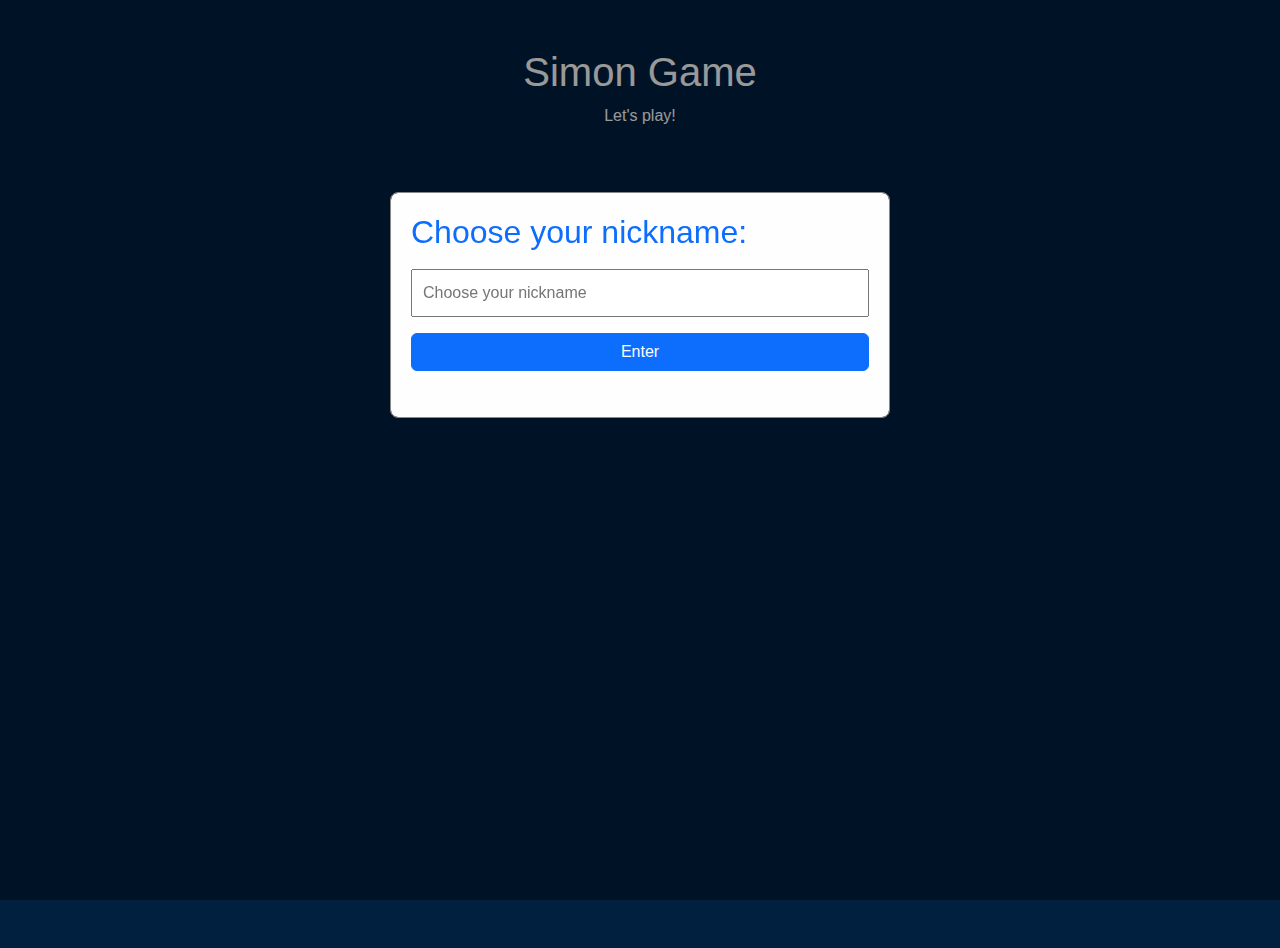
==== index.html @ ad3fdf6b "changed the name of file" ====
<!DOCTYPE html>
<html lang="ru">
	<head>
		<meta charset="UTF-8" />
		<meta
			name="viewport"
			content="width=device-width, initial-scale=1.0" />
		<title>Simon game</title>
		<link
			rel="icon"
			href="favicon/favicon.ico"
			type="image/x-icon" />
		<link
			href="https://cdn.jsdelivr.net/npm/bootstrap@5.3.3/dist/css/bootstrap.min.css"
			rel="stylesheet"
			integrity="sha384-QWTKZyjpPEjISv5WaRU9OFeRpok6YctnYmDr5pNlyT2bRjXh0JMhjY6hW+ALEwIH"
			crossorigin="anonymous" />
		<link
			href="./style.css"
			rel="stylesheet" />
	</head>
	<body>
		<main class="container text-center mt-5">
			<header>
				<h1>Simon Game</h1>
				<p id="level-title">Let's play!</p>
				<p
					id="user-name"
					style="font-size: 1.5rem"></p>
			</header>

			<button
				id="play-button"
				class="d-none">
				Play
			</button>

			<section
				id="game-buttons"
				class="row justify-content-center d-none">
				<div class="col-6 col-md-3">
					<button
						class="btn btn-lg simon-btn"
						id="red"></button>
				</div>
				<div class="col-6 col-md-3">
					<button
						class="btn btn-lg simon-btn"
						id="green"></button>
				</div>
				<div class="col-6 col-md-3">
					<button
						class="btn btn-lg simon-btn"
						id="yellow"></button>
				</div>
				<div class="col-6 col-md-3">
					<button
						class="btn btn-lg simon-btn"
						id="blue"></button>
				</div>
			</section>
			<button
				id="toggle-leaderboard"
				class="btn d-none">
				Show leaderboard
			</button>

			<aside class="leaderboard">
				<h2>Leaderboard</h2>
				<ul
					id="leaderboard-list"
					class="list-group"></ul>
			</aside>
		</main>

		<div
			id="nameModal"
			class="modal">
			<div class="modal-content">
				<header>
					<h2 style="color: #0d6efd">Choose your nickname:</h2>
				</header>
				<input
					type="text"
					id="username-input"
					placeholder="Choose your nickname" />
				<button
					id="submit-name"
					class="btn btn-primary mt-3">
					Enter
				</button>
				<p
					id="error-message"
					class="error-message"></p>
			</div>
		</div>
		<script src="https://code.jquery.com/jquery-3.5.1.min.js"></script>
		<script src="./script.js"></script>
	</body>
</html>
---- style.css ----
html,
body {
	height: 100%;
	margin: 0;
}

body {
	background-color: #011f3f;
	background-size: 600% 400%;
	background-repeat: no-repeat;
	animation: gradient 15s ease infinite;
	color: white;
	font-family: Arial, sans-serif;
}

@keyframes gradient {
	0% {
		background-position: 0% 50%;
	}
	50% {
		background-position: 100% 50%;
	}
	100% {
		background-position: 0% 50%;
	}
}

.simon-btn {
	width: 100px;
	height: 100px;
	margin: 15px;
	border: none;
	outline: none;
}

@media (min-width: 768px) {
	.simon-btn {
		width: 200px;
		height: 200px;
	}
}

#red {
	background-color: red;
}
#green {
	background-color: green;
}
#yellow {
	background-color: yellow;
}
#blue {
	background-color: blue;
}

.pressed {
	box-shadow: 0 0 20px white;
	opacity: 0.7;
}

.game-over {
	background-color: red;
}

.modal {
	display: none;
	position: fixed;
	z-index: 1;
	left: 0;
	top: 0;
	width: 100%;
	height: 100%;
	background-color: rgba(0, 0, 0, 0.4);
}

.modal-content {
	background-color: #fefefe;
	margin: 15% auto;
	padding: 20px;
	border: 1px solid #888;
	width: 80%;
	max-width: 500px;
}

.modal-content input {
	width: 100%;
	padding: 10px;
	margin-top: 10px;
}

.error-message {
	color: red;
	margin-top: 10px;
}

.leaderboard {
	margin-top: 30px;
	background-color: #fff;
	color: #000;
	padding: 20px;
	border-radius: 8px;
	display: none;
}

.leaderboard h2 {
	color: #011f3f;
}

#play-button {
	margin-top: 20px;
	padding: 5px 20px;
	font-size: 1.5rem;
	color: white;
	background-color: #28a745;
	border: none;
	border-radius: 8px;
	cursor: pointer;
}

#play-button:hover {
	background-color: #218838;
}

#toggle-leaderboard {
	margin-top: 20px;
	padding: 10px 20px;
	font-size: 1rem;
	color: white;
	background-color: #007bff;
	border: none;
	border-radius: 10px;
	cursor: pointer;
}

#toggle-leaderboard:hover {
	background-color: #0069d9;
}

.fade-in {
	animation: fadeIn 0.6s ease-in forwards;
}

@keyframes fadeIn {
	from {
		opacity: 0;
		transform: translateY(-20px); /* Optional: Adds a slight upward movement */
	}
	to {
		opacity: 1;
		transform: translateY(0);
	}
}
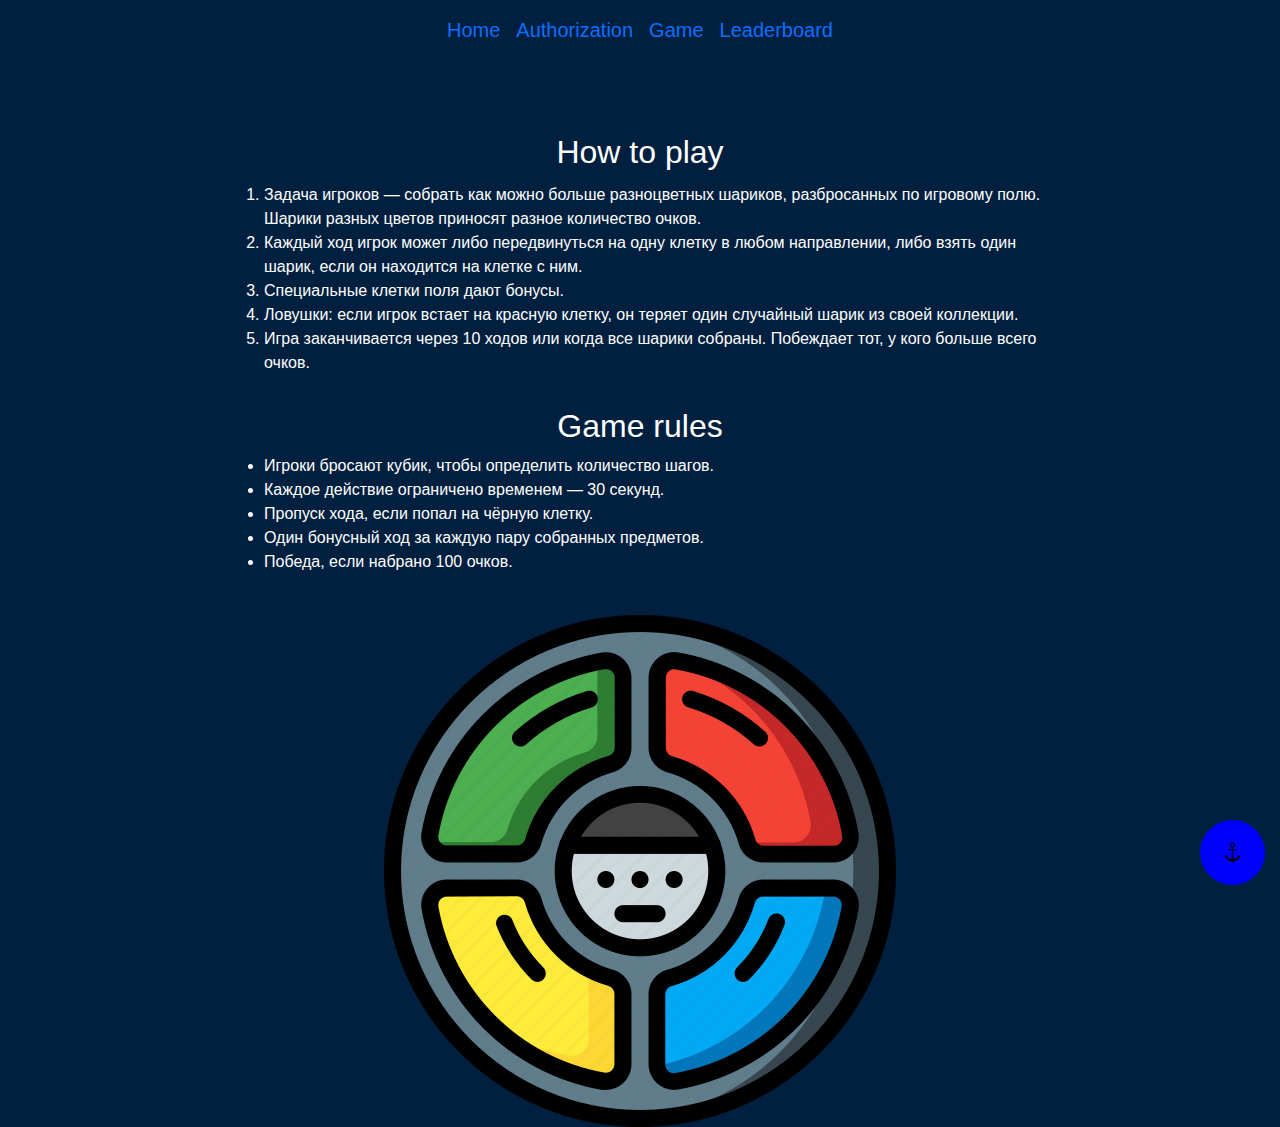
==== commit f8446ea9: "full proj" ====
--- a/index.html
+++ b/index.html
@@ -20,81 +20,64 @@
 			rel="stylesheet" />
 	</head>
 	<body>
+		<a
+			class="link-to-top"
+			href="#top">
+			<img
+				src="./jakori.svg"
+				alt="top" />
+		</a>
+		<header>
+			<nav id="top">
+				<a href="/">Home</a>
+				<a href="/authorization.html">Authorization</a>
+				<a href="/game.html">Game</a>
+				<a href="/leaderboard.html">Leaderboard</a>
+			</nav>
+		</header>
 		<main class="container text-center mt-5">
-			<header>
-				<h1>Simon Game</h1>
-				<p id="level-title">Let's play!</p>
-				<p
-					id="user-name"
-					style="font-size: 1.5rem"></p>
-			</header>
-
-			<button
-				id="play-button"
-				class="d-none">
-				Play
-			</button>
-
-			<section
-				id="game-buttons"
-				class="row justify-content-center d-none">
-				<div class="col-6 col-md-3">
-					<button
-						class="btn btn-lg simon-btn"
-						id="red"></button>
+			<section class="section-game-rules">
+				<div class="how-to-play">
+					<h2>How to play</h2>
+					<ol>
+						<li>
+							Задача игроков — собрать как можно больше разноцветных шариков,
+							разбросанных по игровому полю. Шарики разных цветов приносят
+							разное количество очков.
+						</li>
+						<li>
+							Каждый ход игрок может либо передвинуться на одну клетку в любом
+							направлении, либо взять один шарик, если он находится на клетке с
+							ним.
+						</li>
+						<li>Специальные клетки поля дают бонусы.</li>
+						<li>
+							Ловушки: если игрок встает на красную клетку, он теряет один
+							случайный шарик из своей коллекции.
+						</li>
+						<li>
+							Игра заканчивается через 10 ходов или когда все шарики собраны.
+							Побеждает тот, у кого больше всего очков.
+						</li>
+					</ol>
 				</div>
-				<div class="col-6 col-md-3">
-					<button
-						class="btn btn-lg simon-btn"
-						id="green"></button>
-				</div>
-				<div class="col-6 col-md-3">
-					<button
-						class="btn btn-lg simon-btn"
-						id="yellow"></button>
-				</div>
-				<div class="col-6 col-md-3">
-					<button
-						class="btn btn-lg simon-btn"
-						id="blue"></button>
+				<div class="game-rules">
+					<h2>Game rules</h2>
+					<ul>
+						<li>Игроки бросают кубик, чтобы определить количество шагов.</li>
+						<li>Каждое действие ограничено временем — 30 секунд.</li>
+						<li>Пропуск хода, если попал на чёрную клетку.</li>
+						<li>Один бонусный ход за каждую пару собранных предметов.</li>
+						<li>Победа, если набрано 100 очков.</li>
+					</ul>
 				</div>
 			</section>
-			<button
-				id="toggle-leaderboard"
-				class="btn d-none">
-				Show leaderboard
-			</button>
-
-			<aside class="leaderboard">
-				<h2>Leaderboard</h2>
-				<ul
-					id="leaderboard-list"
-					class="list-group"></ul>
-			</aside>
-		</main>
-
-		<div
-			id="nameModal"
-			class="modal">
-			<div class="modal-content">
-				<header>
-					<h2 style="color: #0d6efd">Choose your nickname:</h2>
-				</header>
-				<input
-					type="text"
-					id="username-input"
-					placeholder="Choose your nickname" />
-				<button
-					id="submit-name"
-					class="btn btn-primary mt-3">
-					Enter
-				</button>
-				<p
-					id="error-message"
-					class="error-message"></p>
-			</div>
+			<section class="image-section">
+				<img
+					src="./simon-game-img.webp"
+					alt="simon-game-img" />
+			</section>
 		</div>
-		<script src="https://code.jquery.com/jquery-3.5.1.min.js"></script>
 		<script src="./script.js"></script>
 	</body>
 </html>
--- a/style.css
+++ b/style.css
@@ -23,6 +23,11 @@
 	100% {
 		background-position: 0% 50%;
 	}
+}
+
+.link-to-top img {
+  width: 35px;
+  height: 35px;
 }
 
 .simon-btn {
@@ -140,6 +145,111 @@
 	animation: fadeIn 0.6s ease-in forwards;
 }
 
+header > nav {
+  display: flex;
+  justify-content: center;
+  gap: 16px;
+  padding: 15px 0;
+}
+
+nav a {
+  font-size: 20px;
+  text-decoration: none;
+}
+
+main {
+  display: flex;
+  justify-content: center;
+  flex-direction: column;
+}
+
+main .description {
+  display: flex;
+  flex-direction: column;
+  align-items: center;
+  padding: 15px 0;
+  gap: 8px;
+  background-color: blue;
+  width: 100%;
+}
+
+main .description h2, h4 {
+  color: #fff;
+}
+
+.section-game-rules {
+  display: flex;
+  flex-direction: column;
+  gap: 16px;
+  margin: 25px 150px;
+}
+
+.section-game-rules .how-to-play {
+  display: flex;
+  flex-direction: column;
+  justify-content: center;
+  width: 100%;
+  gap: 4px;
+}
+
+.section-game-rules .how-to-play ol li {
+  text-align: left;
+}
+
+.section-game-rules .game-rules {
+  display: flex;
+  flex-direction: column;
+  justify-content: center;
+}
+
+.section-game-rules .game-rules ul li{
+  text-align: left;
+}
+
+.section-register-form {
+  display: flex;
+  justify-content: center;
+}
+
+.section-register-form .form {
+  display: flex;
+  flex-direction: column;
+  gap: 16px;
+}
+
+.section-register-form .form .input-container {
+  display: flex;
+  flex-direction: column;
+  gap: 4px;
+}
+
+.score-container {
+  display: flex;
+  justify-content: center;
+  margin: 15px 0;
+  gap: 4px;
+}
+
+.image-section {
+  display: flex;
+  justify-content: center;
+}
+
+.link-to-top {
+  position: fixed;
+  background-color: blue;
+  padding: 15px;
+  border-radius: 9999px;
+  right: 15px;
+  bottom: 15px;
+}
+
+.link-to-top:hover {
+  background-color: ghostwhite;
+  border: 1px solid blue;
+  transition: all 0.2s ease-in-out;
+}
+
 @keyframes fadeIn {
 	from {
 		opacity: 0;
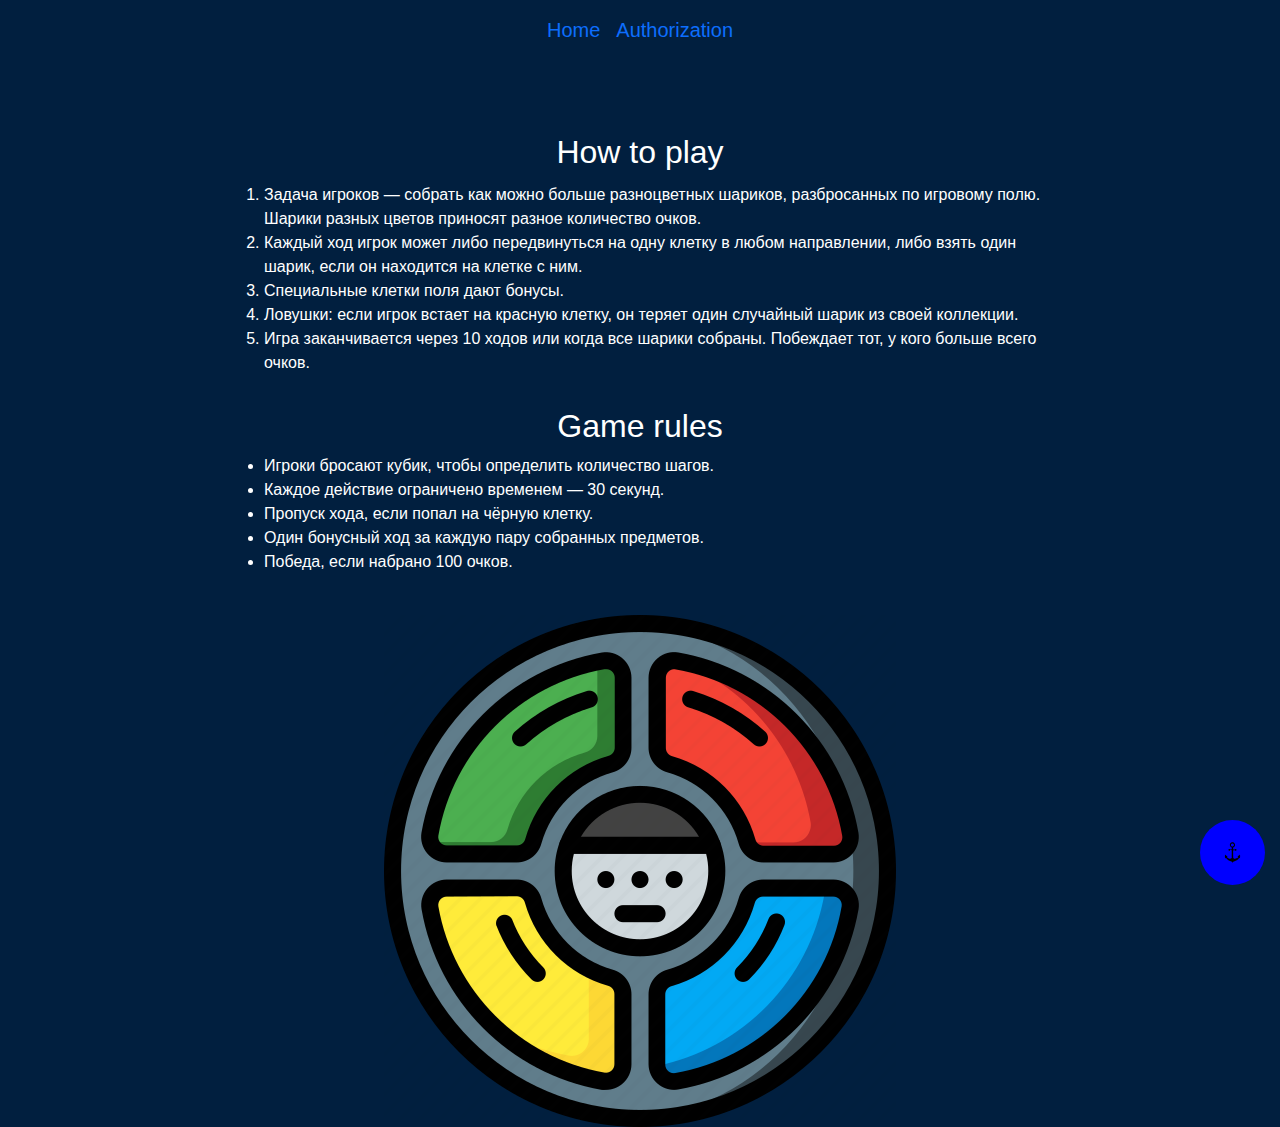
==== commit 501d0a16: "postaralsya nemnogo" ====
--- a/index.html
+++ b/index.html
@@ -16,7 +16,7 @@
 			integrity="sha384-QWTKZyjpPEjISv5WaRU9OFeRpok6YctnYmDr5pNlyT2bRjXh0JMhjY6hW+ALEwIH"
 			crossorigin="anonymous" />
 		<link
-			href="./style.css"
+			href="./css/style.css"
 			rel="stylesheet" />
 	</head>
 	<body>
@@ -24,15 +24,15 @@
 			class="link-to-top"
 			href="#top">
 			<img
-				src="./jakori.svg"
+				src="./assets/jakori.svg"
 				alt="top" />
 		</a>
 		<header>
 			<nav id="top">
-				<a href="/">Home</a>
-				<a href="/authorization.html">Authorization</a>
-				<a href="/game.html">Game</a>
-				<a href="/leaderboard.html">Leaderboard</a>
+				<a href="./index.html">Home</a>
+				<a href="./authorization.html">Authorization</a>
+				<a class="game-link d-none" href="./game.html">Game</a>
+				<a class="leaderboard-link d-none" href="./leaderboard.html">Leaderboard</a>
 			</nav>
 		</header>
 		<main class="container text-center mt-5">
@@ -74,10 +74,10 @@
 			</section>
 			<section class="image-section">
 				<img
-					src="./simon-game-img.webp"
+					src="./assets/simon-game-img.webp"
 					alt="simon-game-img" />
 			</section>
 		</div>
-		<script src="./script.js"></script>
+		<script src="./js/home.js"></script>
 	</body>
 </html>
--- a/css/style.css
+++ b/css/style.css
@@ -0,0 +1,371 @@
+html,
+body {
+	height: 100%;
+	margin: 0;
+}
+
+body {
+	background-color: #011f3f;
+	background-size: 600% 400%;
+	background-repeat: no-repeat;
+	animation: gradient 15s ease infinite;
+	color: white;
+	font-family: Arial, sans-serif;
+}
+
+@keyframes gradient {
+	0% {
+		background-position: 0% 50%;
+	}
+	50% {
+		background-position: 100% 50%;
+	}
+	100% {
+		background-position: 0% 50%;
+	}
+}
+
+.link-to-top img {
+  width: 35px;
+  height: 35px;
+}
+
+.simon-btn {
+	width: 100px;
+	height: 100px;
+	margin: 15px;
+	border: none;
+	outline: none;
+}
+
+@media (min-width: 768px) {
+	.simon-btn {
+		width: 200px;
+		height: 200px;
+	}
+}
+
+#red {
+	background-color: red;
+}
+#green {
+	background-color: green;
+}
+#yellow {
+	background-color: yellow;
+}
+#blue {
+	background-color: blue;
+}
+
+.pressed {
+	box-shadow: 0 0 20px white;
+	opacity: 0.7;
+}
+
+.game-over {
+	background-color: red;
+}
+
+.modal {
+	display: none;
+	position: fixed;
+	z-index: 1;
+	left: 0;
+	top: 0;
+	width: 100%;
+	height: 100%;
+	background-color: rgba(0, 0, 0, 0.4);
+}
+
+.modal-content {
+	background-color: #fefefe;
+	margin: 15% auto;
+	padding: 20px;
+	border: 1px solid #888;
+	width: 80%;
+	max-width: 500px;
+}
+
+.modal-content input {
+	width: 100%;
+	padding: 10px;
+	margin-top: 10px;
+}
+
+.error-message {
+	color: red;
+	margin-top: 10px;
+}
+
+.leaderboard {
+	margin-top: 30px;
+	background-color: #fff;
+	color: #000;
+	padding: 20px;
+	border-radius: 8px;
+	display: none;
+}
+
+.leaderboard h2 {
+	color: #011f3f;
+}
+
+#play-button {
+	margin-top: 20px;
+	padding: 5px 20px;
+	font-size: 1.5rem;
+	color: white;
+	background-color: #28a745;
+	border: none;
+	border-radius: 8px;
+	cursor: pointer;
+}
+
+#play-button:hover {
+	background-color: #218838;
+}
+
+#toggle-leaderboard {
+	margin-top: 20px;
+	padding: 10px 20px;
+	font-size: 1rem;
+	color: white;
+	background-color: #007bff;
+	border: none;
+	border-radius: 10px;
+	cursor: pointer;
+}
+
+#toggle-leaderboard:hover {
+	background-color: #0069d9;
+}
+
+.fade-in {
+	animation: fadeIn 0.6s ease-in forwards;
+}
+
+header > nav {
+  display: flex;
+  justify-content: center;
+  gap: 16px;
+  padding: 15px 0;
+}
+
+nav a {
+  font-size: 20px;
+  text-decoration: none;
+}
+
+main {
+  display: flex;
+  justify-content: center;
+  flex-direction: column;
+}
+
+main .description {
+  display: flex;
+  flex-direction: column;
+  align-items: center;
+  padding: 15px 0;
+  gap: 8px;
+  background-color: blue;
+  width: 100%;
+}
+
+main .description h2, h4 {
+  color: #fff;
+}
+
+.section-game-rules {
+  display: flex;
+  flex-direction: column;
+  gap: 16px;
+  margin: 25px 150px;
+}
+
+.section-game-rules .how-to-play {
+  display: flex;
+  flex-direction: column;
+  justify-content: center;
+  width: 100%;
+  gap: 4px;
+}
+
+.section-game-rules .how-to-play ol li {
+  text-align: left;
+}
+
+.section-game-rules .game-rules {
+  display: flex;
+  flex-direction: column;
+  justify-content: center;
+}
+
+.section-game-rules .game-rules ul li{
+  text-align: left;
+}
+
+.section-register-form {
+  display: flex;
+  justify-content: center;
+}
+
+.section-register-form .form {
+  display: flex;
+  flex-direction: column;
+  gap: 16px;
+}
+
+.section-register-form .form .input-container {
+  display: flex;
+  flex-direction: column;
+  gap: 4px;
+}
+
+.score-container {
+  display: flex;
+  justify-content: center;
+  margin: 15px 0;
+  gap: 4px;
+}
+
+.image-section {
+  display: flex;
+  justify-content: center;
+}
+
+.link-to-top {
+  position: fixed;
+  background-color: blue;
+  padding: 15px;
+  border-radius: 9999px;
+  right: 15px;
+  bottom: 15px;
+}
+
+.link-to-top:hover {
+  background-color: ghostwhite;
+  border: 1px solid blue;
+  transition: all 0.2s ease-in-out;
+}
+
+
+.input-container input{
+background-color: rgb(250, 251, 252);
+border-color: rgb(223, 225, 230);
+color: rgb(9, 30, 66);
+cursor: text;
+border-radius: 3px;
+border-width: 2px;
+border-style: solid;
+box-sizing: border-box;
+font-size: 14px;
+transition: background-color 0.2s ease-in-out 0s, border-color 0.2s ease-in-out 0s;
+line-height: 1.42857; 
+padding: 8px 6px;
+height: 36px;
+}
+
+.input-container input:hover{
+		background-color: rgb(235, 236, 240);
+}
+
+.input-container input:focus{
+		background-color: rgb(255, 255, 255);
+		border-color: rgb(76, 154, 255);
+}
+
+.request-buttons button, .score-send {
+  background-color: #1136f3;
+  border-radius: 8px;
+  border-style: none;
+  box-sizing: border-box;
+  color: #FFFFFF;
+  cursor: pointer;
+  display: inline-block;
+  font-family: "Haas Grot Text R Web", "Helvetica Neue", Helvetica, Arial, sans-serif;
+  font-size: 14px;
+  font-weight: 500;
+  height: 40px;
+  line-height: 20px;
+  list-style: none;
+  margin: 0;
+  outline: none;
+  padding: 10px 16px;
+  position: relative;
+  text-align: center;
+  text-decoration: none;
+  transition: color 100ms;
+  vertical-align: baseline;
+  user-select: none;
+  -webkit-user-select: none;
+  touch-action: manipulation;
+}
+
+.request-buttons button:hover, .score-send:hover, .score-send:focus
+.request-buttons button:focus {
+  background-color: #1656f8;
+}
+
+.modal {
+  display: none;
+  position: fixed;
+  z-index: 1;
+  left: 0;
+  top: 0;
+  width: 100%;
+  height: 100%;
+  background-color: rgba(0, 0, 0, 0.5);
+  padding-top: 100px;
+  text-align: center;
+}
+
+.modal-content {
+  background-color: #fff;
+  margin: 0 auto;
+  padding: 20px;
+  border-radius: 10px;
+  width: 400px;
+  max-width: 90%;
+  box-shadow: 0 5px 15px rgba(0, 0, 0, 0.2);
+}
+
+.modal-content h2 {
+	color: #4caf50;
+  font-size: 24px;
+  margin-bottom: 10px;
+}
+
+.modal-content p {
+	color: #555;
+  font-size: 16px;
+}
+
+.close {
+  color: #aaa;
+  font-size: 28px;
+  font-weight: bold;
+  position: absolute;
+  top: 10px;
+  right: 20px;
+  cursor: pointer;
+}
+
+.close:hover,
+.close:focus {
+  color: #000;
+  text-decoration: none;
+  cursor: pointer;
+}
+
+@keyframes fadeIn {
+	from {
+		opacity: 0;
+		transform: translateY(-20px); /* Optional: Adds a slight upward movement */
+	}
+	to {
+		opacity: 1;
+		transform: translateY(0);
+	}
+}
